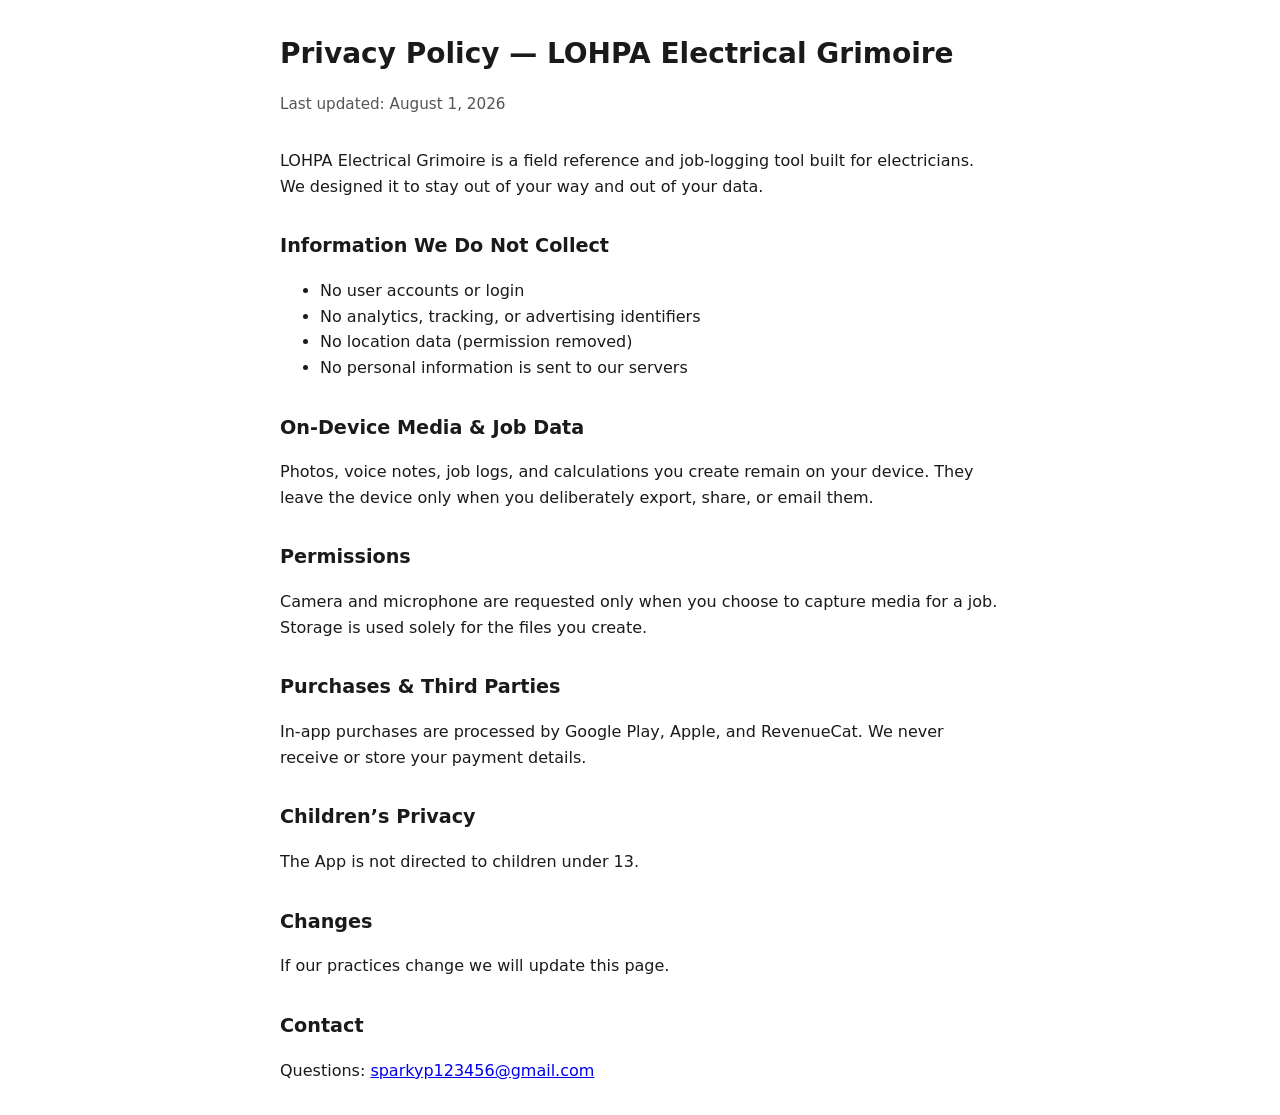
==== index.html @ 350d1629 "Add Privacy Policy page to the project" ====
<!DOCTYPE html>
<html lang="en">
<head>
  <meta charset="UTF-8">
  <meta name="viewport" content="width=device-width, initial-scale=1.0">
  <title>Privacy Policy — LOHPA Electrical Grimoire</title>
  <style>
    body { font-family: system-ui, -apple-system, sans-serif; max-width: 720px; margin: 2rem auto; padding: 0 1.25rem; line-height: 1.6; color: #1a1a1a; }
    h1 { font-size: 1.75rem; margin-bottom: 0.25rem; }
    h2 { font-size: 1.2rem; margin-top: 2rem; }
    .updated { color: #555; font-size: 0.95rem; margin-bottom: 2rem; }
  </style>
</head>
<body>
  <h1>Privacy Policy — LOHPA Electrical Grimoire</h1>
  <p class="updated">Last updated: August 1, 2026</p>

  <p>LOHPA Electrical Grimoire is a field reference and job-logging tool built for electricians. We designed it to stay out of your way and out of your data.</p>

  <h2>Information We Do Not Collect</h2>
  <ul>
    <li>No user accounts or login</li>
    <li>No analytics, tracking, or advertising identifiers</li>
    <li>No location data (permission removed)</li>
    <li>No personal information is sent to our servers</li>
  </ul>

  <h2>On-Device Media & Job Data</h2>
  <p>Photos, voice notes, job logs, and calculations you create remain on your device. They leave the device only when you deliberately export, share, or email them.</p>

  <h2>Permissions</h2>
  <p>Camera and microphone are requested only when you choose to capture media for a job. Storage is used solely for the files you create.</p>

  <h2>Purchases & Third Parties</h2>
  <p>In-app purchases are processed by Google Play, Apple, and RevenueCat. We never receive or store your payment details.</p>

  <h2>Children’s Privacy</h2>
  <p>The App is not directed to children under 13.</p>

  <h2>Changes</h2>
  <p>If our practices change we will update this page.</p>

  <h2>Contact</h2>
  <p>Questions: <a href="mailto:sparkyp123456@gmail.com">sparkyp123456@gmail.com</a></p>
</body>
</html>
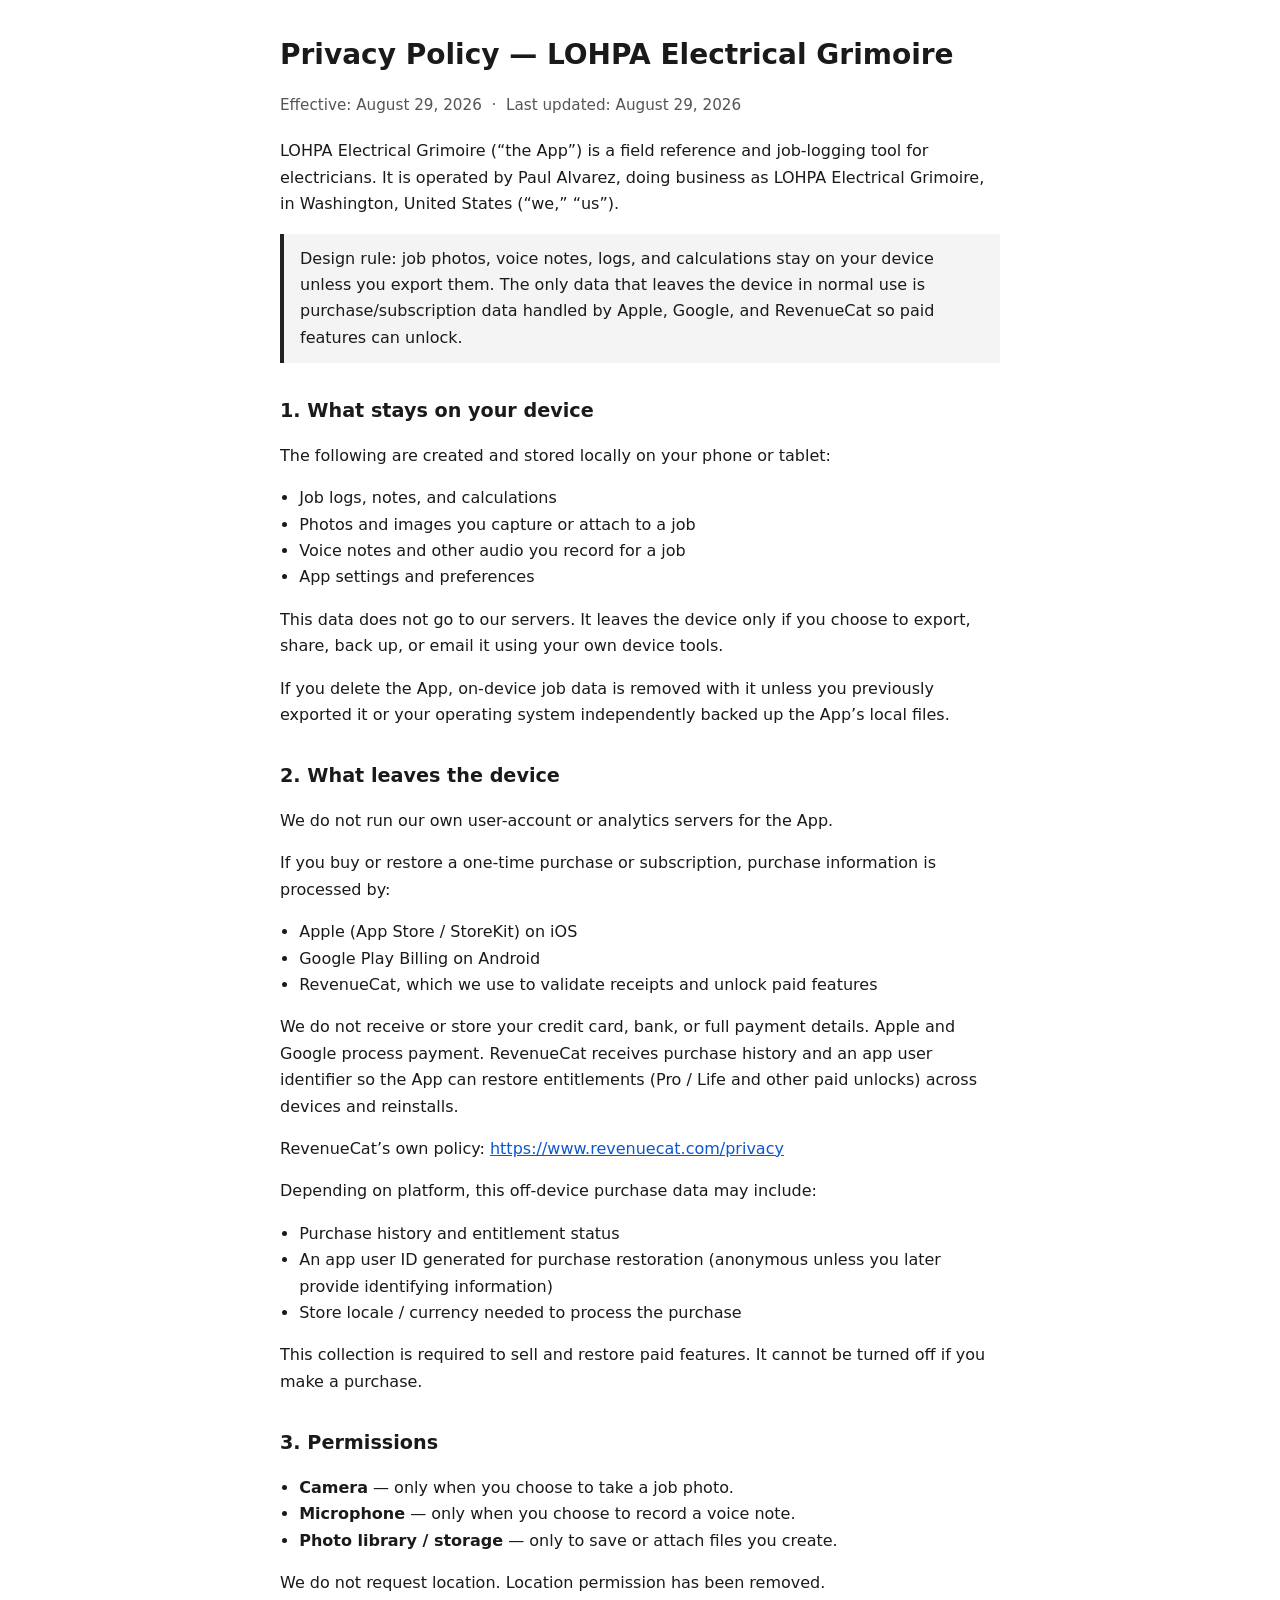
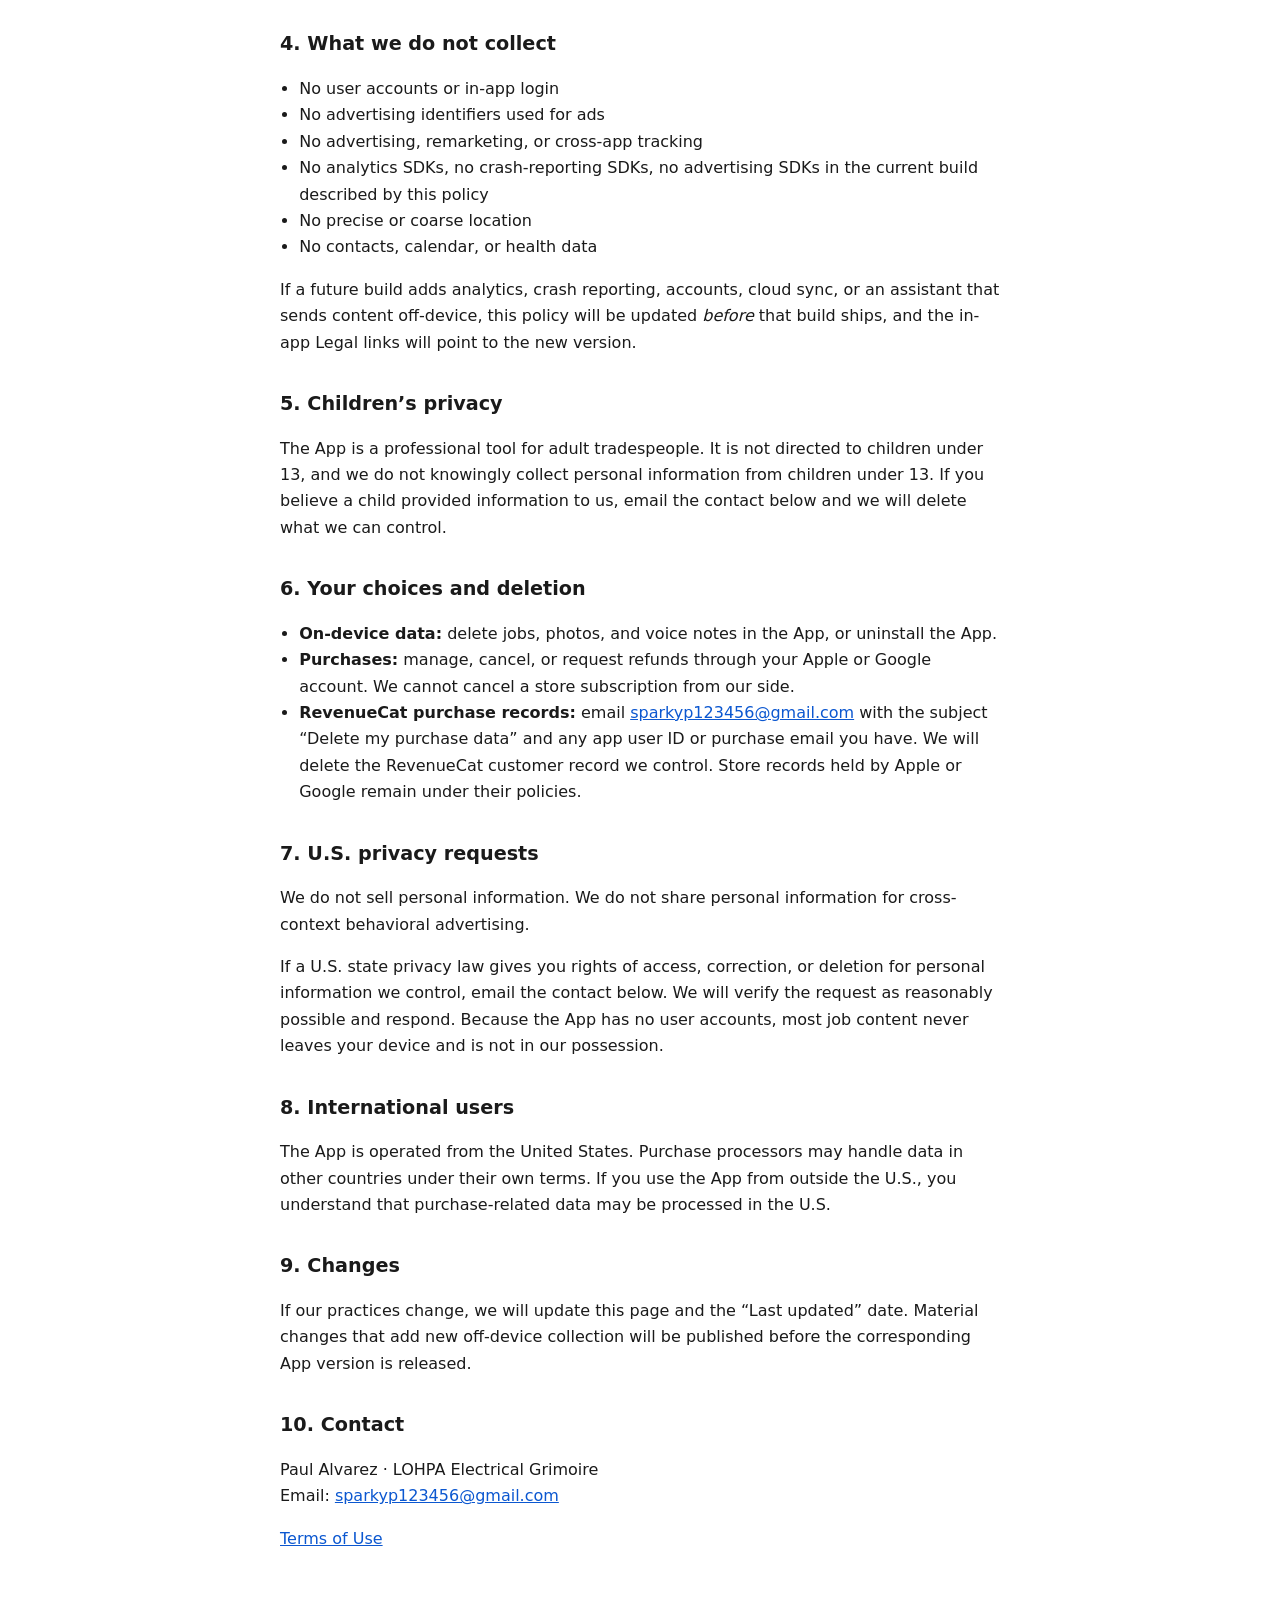
==== commit 1ab36558: "Revise privacy policy and update content Updated privacy policy details and formatting." ====
--- a/index.html
+++ b/index.html
@@ -5,42 +5,95 @@
   <meta name="viewport" content="width=device-width, initial-scale=1.0">
   <title>Privacy Policy — LOHPA Electrical Grimoire</title>
   <style>
-    body { font-family: system-ui, -apple-system, sans-serif; max-width: 720px; margin: 2rem auto; padding: 0 1.25rem; line-height: 1.6; color: #1a1a1a; }
+    body { font-family: system-ui, -apple-system, sans-serif; max-width: 720px; margin: 2rem auto; padding: 0 1.25rem 4rem; line-height: 1.65; color: #1a1a1a; }
     h1 { font-size: 1.75rem; margin-bottom: 0.25rem; }
     h2 { font-size: 1.2rem; margin-top: 2rem; }
-    .updated { color: #555; font-size: 0.95rem; margin-bottom: 2rem; }
+    .updated { color: #555; font-size: 0.95rem; margin-bottom: 1.25rem; }
+    .note { background: #f4f4f4; border-left: 4px solid #222; padding: 0.75rem 1rem; }
+    ul { padding-left: 1.2rem; }
+    a { color: #0b57d0; }
   </style>
 </head>
 <body>
   <h1>Privacy Policy — LOHPA Electrical Grimoire</h1>
-  <p class="updated">Last updated: August 1, 2026</p>
+  <p class="updated">Effective: August 29, 2026 &nbsp;·&nbsp; Last updated: August 29, 2026</p>
 
-  <p>LOHPA Electrical Grimoire is a field reference and job-logging tool built for electricians. We designed it to stay out of your way and out of your data.</p>
+  <p>LOHPA Electrical Grimoire (“the App”) is a field reference and job-logging tool for electricians. It is operated by Paul Alvarez, doing business as LOHPA Electrical Grimoire, in Washington, United States (“we,” “us”).</p>
 
-  <h2>Information We Do Not Collect</h2>
+  <p class="note">Design rule: job photos, voice notes, logs, and calculations stay on your device unless you export them. The only data that leaves the device in normal use is purchase/subscription data handled by Apple, Google, and RevenueCat so paid features can unlock.</p>
+
+  <h2>1. What stays on your device</h2>
+  <p>The following are created and stored locally on your phone or tablet:</p>
   <ul>
-    <li>No user accounts or login</li>
-    <li>No analytics, tracking, or advertising identifiers</li>
-    <li>No location data (permission removed)</li>
-    <li>No personal information is sent to our servers</li>
+    <li>Job logs, notes, and calculations</li>
+    <li>Photos and images you capture or attach to a job</li>
+    <li>Voice notes and other audio you record for a job</li>
+    <li>App settings and preferences</li>
+  </ul>
+  <p>This data does not go to our servers. It leaves the device only if you choose to export, share, back up, or email it using your own device tools.</p>
+  <p>If you delete the App, on-device job data is removed with it unless you previously exported it or your operating system independently backed up the App’s local files.</p>
+
+  <h2>2. What leaves the device</h2>
+  <p>We do not run our own user-account or analytics servers for the App.</p>
+  <p>If you buy or restore a one-time purchase or subscription, purchase information is processed by:</p>
+  <ul>
+    <li>Apple (App Store / StoreKit) on iOS</li>
+    <li>Google Play Billing on Android</li>
+    <li>RevenueCat, which we use to validate receipts and unlock paid features</li>
+  </ul>
+  <p>We do not receive or store your credit card, bank, or full payment details. Apple and Google process payment. RevenueCat receives purchase history and an app user identifier so the App can restore entitlements (Pro / Life and other paid unlocks) across devices and reinstalls.</p>
+  <p>RevenueCat’s own policy: <a href="https://www.revenuecat.com/privacy">https://www.revenuecat.com/privacy</a></p>
+  <p>Depending on platform, this off-device purchase data may include:</p>
+  <ul>
+    <li>Purchase history and entitlement status</li>
+    <li>An app user ID generated for purchase restoration (anonymous unless you later provide identifying information)</li>
+    <li>Store locale / currency needed to process the purchase</li>
+  </ul>
+  <p>This collection is required to sell and restore paid features. It cannot be turned off if you make a purchase.</p>
+
+  <h2>3. Permissions</h2>
+  <ul>
+    <li><strong>Camera</strong> — only when you choose to take a job photo.</li>
+    <li><strong>Microphone</strong> — only when you choose to record a voice note.</li>
+    <li><strong>Photo library / storage</strong> — only to save or attach files you create.</li>
+  </ul>
+  <p>We do not request location. Location permission has been removed.</p>
+
+  <h2>4. What we do not collect</h2>
+  <ul>
+    <li>No user accounts or in-app login</li>
+    <li>No advertising identifiers used for ads</li>
+    <li>No advertising, remarketing, or cross-app tracking</li>
+    <li>No analytics SDKs, no crash-reporting SDKs, no advertising SDKs in the current build described by this policy</li>
+    <li>No precise or coarse location</li>
+    <li>No contacts, calendar, or health data</li>
+  </ul>
+  <p>If a future build adds analytics, crash reporting, accounts, cloud sync, or an assistant that sends content off-device, this policy will be updated <em>before</em> that build ships, and the in-app Legal links will point to the new version.</p>
+
+  <h2>5. Children’s privacy</h2>
+  <p>The App is a professional tool for adult tradespeople. It is not directed to children under 13, and we do not knowingly collect personal information from children under 13. If you believe a child provided information to us, email the contact below and we will delete what we can control.</p>
+
+  <h2>6. Your choices and deletion</h2>
+  <ul>
+    <li><strong>On-device data:</strong> delete jobs, photos, and voice notes in the App, or uninstall the App.</li>
+    <li><strong>Purchases:</strong> manage, cancel, or request refunds through your Apple or Google account. We cannot cancel a store subscription from our side.</li>
+    <li><strong>RevenueCat purchase records:</strong> email <a href="mailto:sparkyp123456@gmail.com">sparkyp123456@gmail.com</a> with the subject “Delete my purchase data” and any app user ID or purchase email you have. We will delete the RevenueCat customer record we control. Store records held by Apple or Google remain under their policies.</li>
   </ul>
 
-  <h2>On-Device Media & Job Data</h2>
-  <p>Photos, voice notes, job logs, and calculations you create remain on your device. They leave the device only when you deliberately export, share, or email them.</p>
+  <h2>7. U.S. privacy requests</h2>
+  <p>We do not sell personal information. We do not share personal information for cross-context behavioral advertising.</p>
+  <p>If a U.S. state privacy law gives you rights of access, correction, or deletion for personal information we control, email the contact below. We will verify the request as reasonably possible and respond. Because the App has no user accounts, most job content never leaves your device and is not in our possession.</p>
 
-  <h2>Permissions</h2>
-  <p>Camera and microphone are requested only when you choose to capture media for a job. Storage is used solely for the files you create.</p>
+  <h2>8. International users</h2>
+  <p>The App is operated from the United States. Purchase processors may handle data in other countries under their own terms. If you use the App from outside the U.S., you understand that purchase-related data may be processed in the U.S.</p>
 
-  <h2>Purchases & Third Parties</h2>
-  <p>In-app purchases are processed by Google Play, Apple, and RevenueCat. We never receive or store your payment details.</p>
+  <h2>9. Changes</h2>
+  <p>If our practices change, we will update this page and the “Last updated” date. Material changes that add new off-device collection will be published before the corresponding App version is released.</p>
 
-  <h2>Children’s Privacy</h2>
-  <p>The App is not directed to children under 13.</p>
+  <h2>10. Contact</h2>
+  <p>Paul Alvarez · LOHPA Electrical Grimoire<br>
+  Email: <a href="mailto:sparkyp123456@gmail.com">sparkyp123456@gmail.com</a></p>
 
-  <h2>Changes</h2>
-  <p>If our practices change we will update this page.</p>
-
-  <h2>Contact</h2>
-  <p>Questions: <a href="mailto:sparkyp123456@gmail.com">sparkyp123456@gmail.com</a></p>
+  <p><a href="./terms.html">Terms of Use</a></p>
 </body>
 </html>
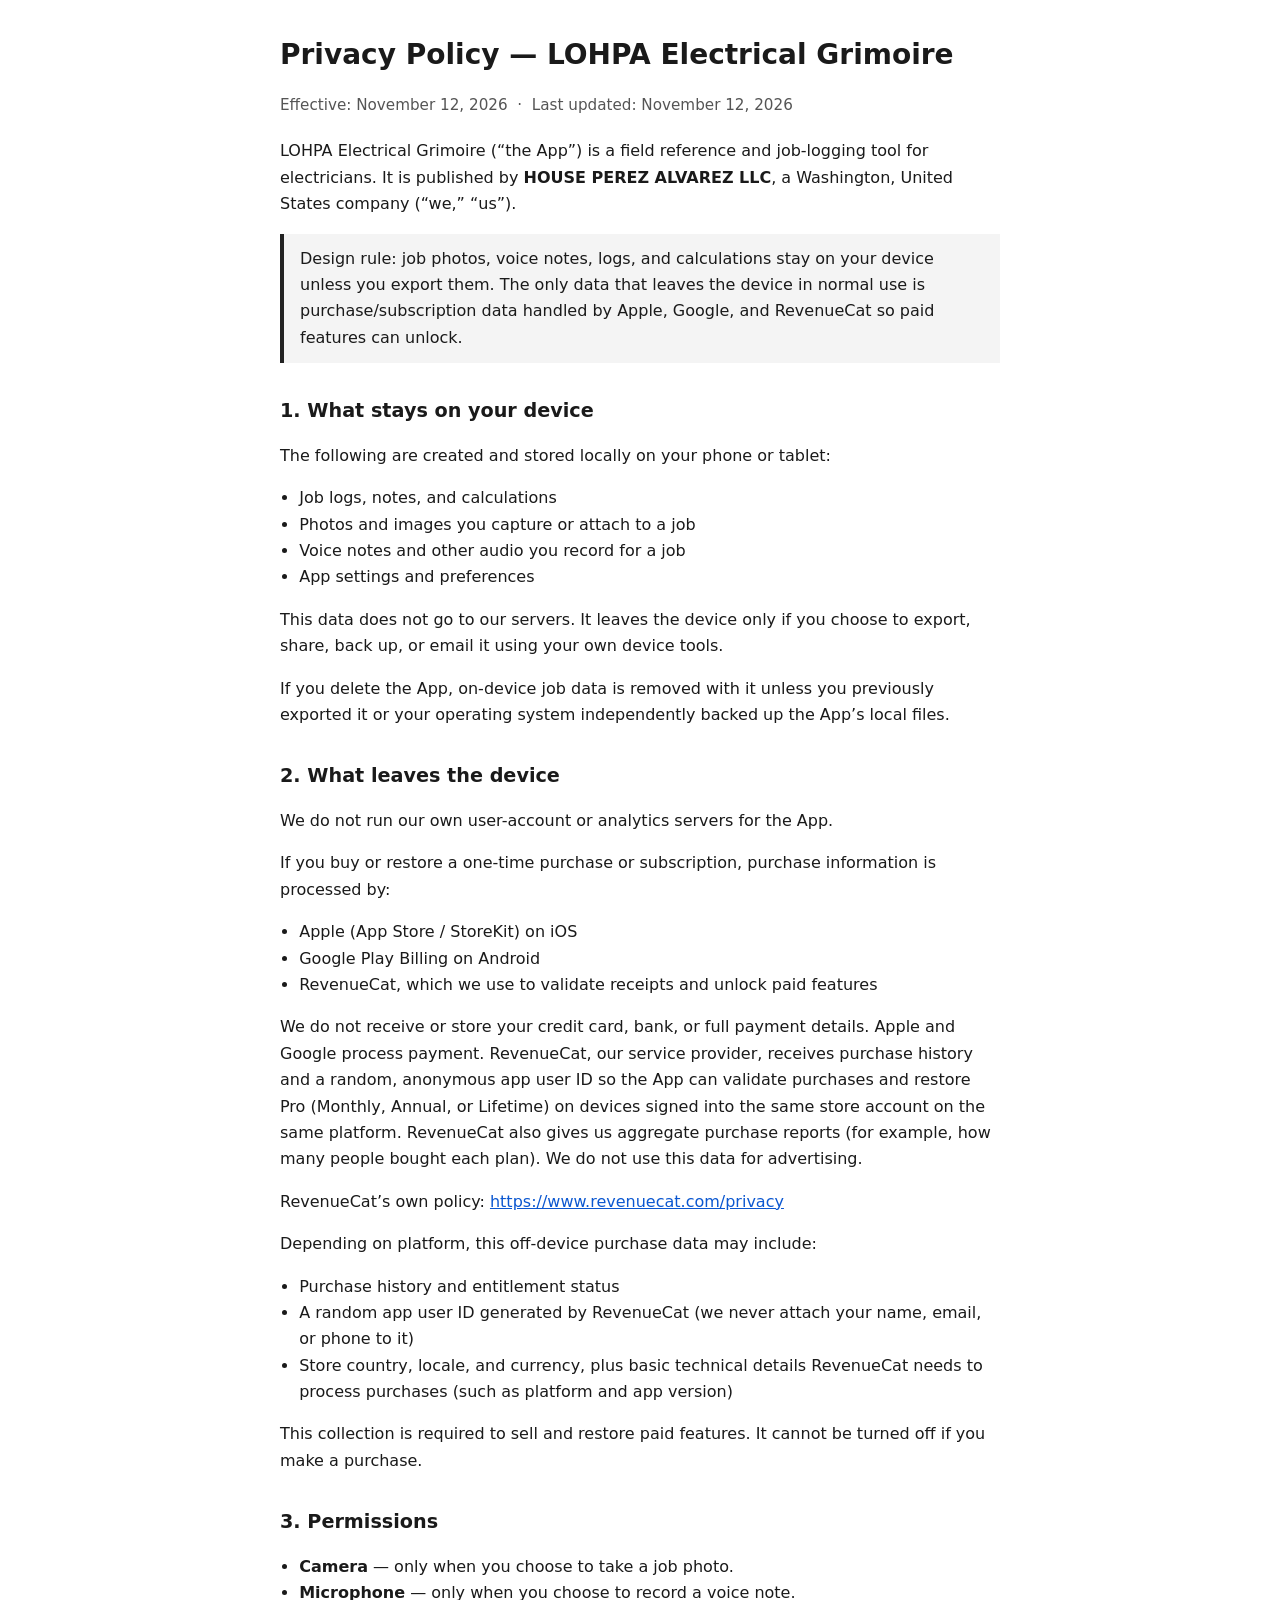
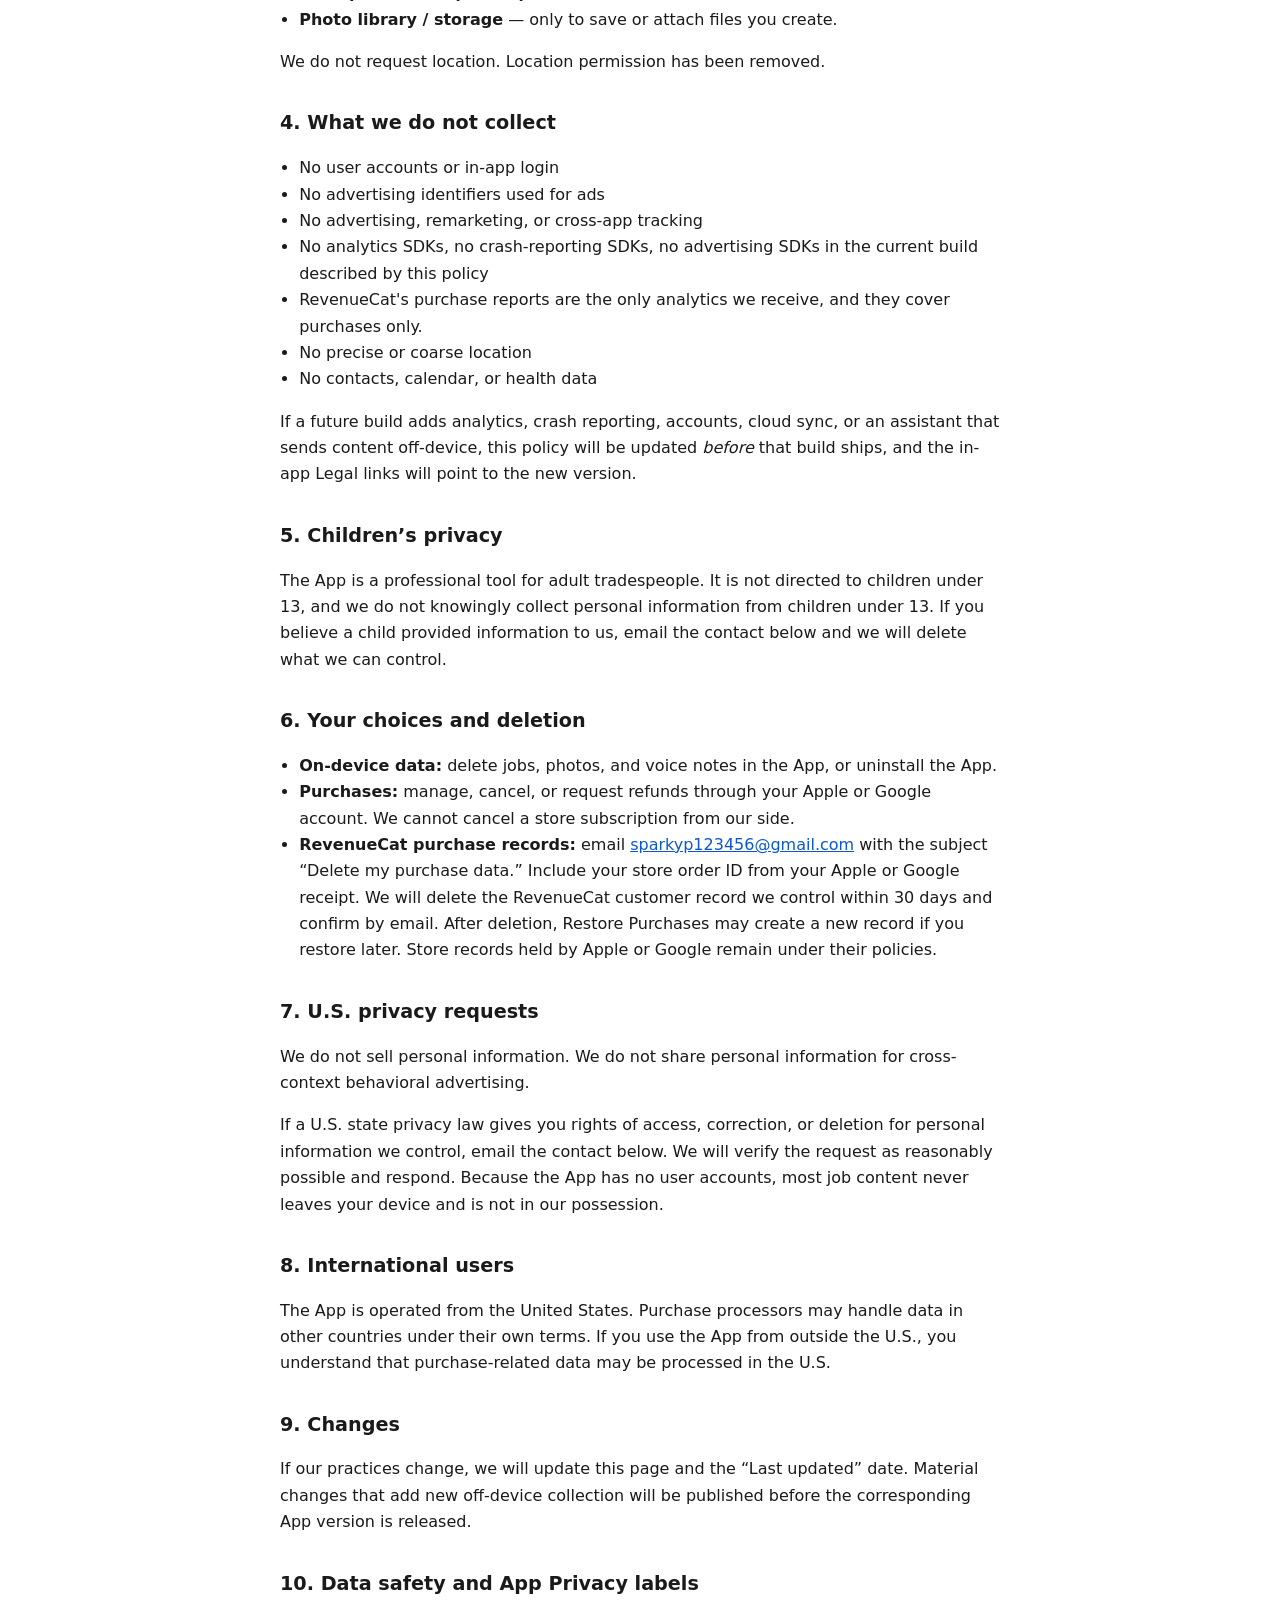
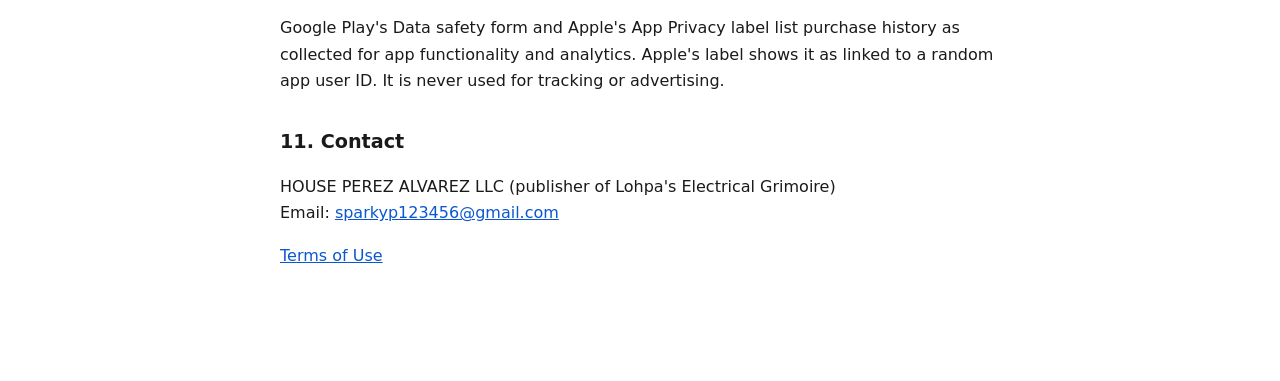
==== commit ed6de999: "Legal pages dated November 12, 2026 HOUSE PEREZ ALVAREZ LLC on the terms and privacy policy, the Lif" ====
--- a/index.html
+++ b/index.html
@@ -16,9 +16,9 @@
 </head>
 <body>
   <h1>Privacy Policy — LOHPA Electrical Grimoire</h1>
-  <p class="updated">Effective: August 29, 2026 &nbsp;·&nbsp; Last updated: August 29, 2026</p>
+  <p class="updated">Effective: November 12, 2026 &nbsp;·&nbsp; Last updated: November 12, 2026</p>
 
-  <p>LOHPA Electrical Grimoire (“the App”) is a field reference and job-logging tool for electricians. It is operated by Paul Alvarez, doing business as LOHPA Electrical Grimoire, in Washington, United States (“we,” “us”).</p>
+  <p>LOHPA Electrical Grimoire (“the App”) is a field reference and job-logging tool for electricians. It is published by <strong>HOUSE PEREZ ALVAREZ LLC</strong>, a Washington, United States company (“we,” “us”).</p>
 
   <p class="note">Design rule: job photos, voice notes, logs, and calculations stay on your device unless you export them. The only data that leaves the device in normal use is purchase/subscription data handled by Apple, Google, and RevenueCat so paid features can unlock.</p>
 
@@ -41,13 +41,13 @@
     <li>Google Play Billing on Android</li>
     <li>RevenueCat, which we use to validate receipts and unlock paid features</li>
   </ul>
-  <p>We do not receive or store your credit card, bank, or full payment details. Apple and Google process payment. RevenueCat receives purchase history and an app user identifier so the App can restore entitlements (Pro / Life and other paid unlocks) across devices and reinstalls.</p>
+  <p>We do not receive or store your credit card, bank, or full payment details. Apple and Google process payment. RevenueCat, our service provider, receives purchase history and a random, anonymous app user ID so the App can validate purchases and restore Pro (Monthly, Annual, or Lifetime) on devices signed into the same store account on the same platform. RevenueCat also gives us aggregate purchase reports (for example, how many people bought each plan). We do not use this data for advertising.</p>
   <p>RevenueCat’s own policy: <a href="https://www.revenuecat.com/privacy">https://www.revenuecat.com/privacy</a></p>
   <p>Depending on platform, this off-device purchase data may include:</p>
   <ul>
     <li>Purchase history and entitlement status</li>
-    <li>An app user ID generated for purchase restoration (anonymous unless you later provide identifying information)</li>
-    <li>Store locale / currency needed to process the purchase</li>
+    <li>A random app user ID generated by RevenueCat (we never attach your name, email, or phone to it)</li>
+    <li>Store country, locale, and currency, plus basic technical details RevenueCat needs to process purchases (such as platform and app version)</li>
   </ul>
   <p>This collection is required to sell and restore paid features. It cannot be turned off if you make a purchase.</p>
 
@@ -65,6 +65,7 @@
     <li>No advertising identifiers used for ads</li>
     <li>No advertising, remarketing, or cross-app tracking</li>
     <li>No analytics SDKs, no crash-reporting SDKs, no advertising SDKs in the current build described by this policy</li>
+    <li>RevenueCat's purchase reports are the only analytics we receive, and they cover purchases only.</li>
     <li>No precise or coarse location</li>
     <li>No contacts, calendar, or health data</li>
   </ul>
@@ -77,7 +78,7 @@
   <ul>
     <li><strong>On-device data:</strong> delete jobs, photos, and voice notes in the App, or uninstall the App.</li>
     <li><strong>Purchases:</strong> manage, cancel, or request refunds through your Apple or Google account. We cannot cancel a store subscription from our side.</li>
-    <li><strong>RevenueCat purchase records:</strong> email <a href="mailto:sparkyp123456@gmail.com">sparkyp123456@gmail.com</a> with the subject “Delete my purchase data” and any app user ID or purchase email you have. We will delete the RevenueCat customer record we control. Store records held by Apple or Google remain under their policies.</li>
+    <li><strong>RevenueCat purchase records:</strong> email <a href="mailto:sparkyp123456@gmail.com">sparkyp123456@gmail.com</a> with the subject “Delete my purchase data.” Include your store order ID from your Apple or Google receipt. We will delete the RevenueCat customer record we control within 30 days and confirm by email. After deletion, Restore Purchases may create a new record if you restore later. Store records held by Apple or Google remain under their policies.</li>
   </ul>
 
   <h2>7. U.S. privacy requests</h2>
@@ -90,8 +91,11 @@
   <h2>9. Changes</h2>
   <p>If our practices change, we will update this page and the “Last updated” date. Material changes that add new off-device collection will be published before the corresponding App version is released.</p>
 
-  <h2>10. Contact</h2>
-  <p>Paul Alvarez · LOHPA Electrical Grimoire<br>
+  <h2>10. Data safety and App Privacy labels</h2>
+  <p>Google Play's Data safety form and Apple's App Privacy label list purchase history as collected for app functionality and analytics. Apple's label shows it as linked to a random app user ID. It is never used for tracking or advertising.</p>
+
+  <h2>11. Contact</h2>
+  <p>HOUSE PEREZ ALVAREZ LLC (publisher of Lohpa's Electrical Grimoire)<br>
   Email: <a href="mailto:sparkyp123456@gmail.com">sparkyp123456@gmail.com</a></p>
 
   <p><a href="./terms.html">Terms of Use</a></p>
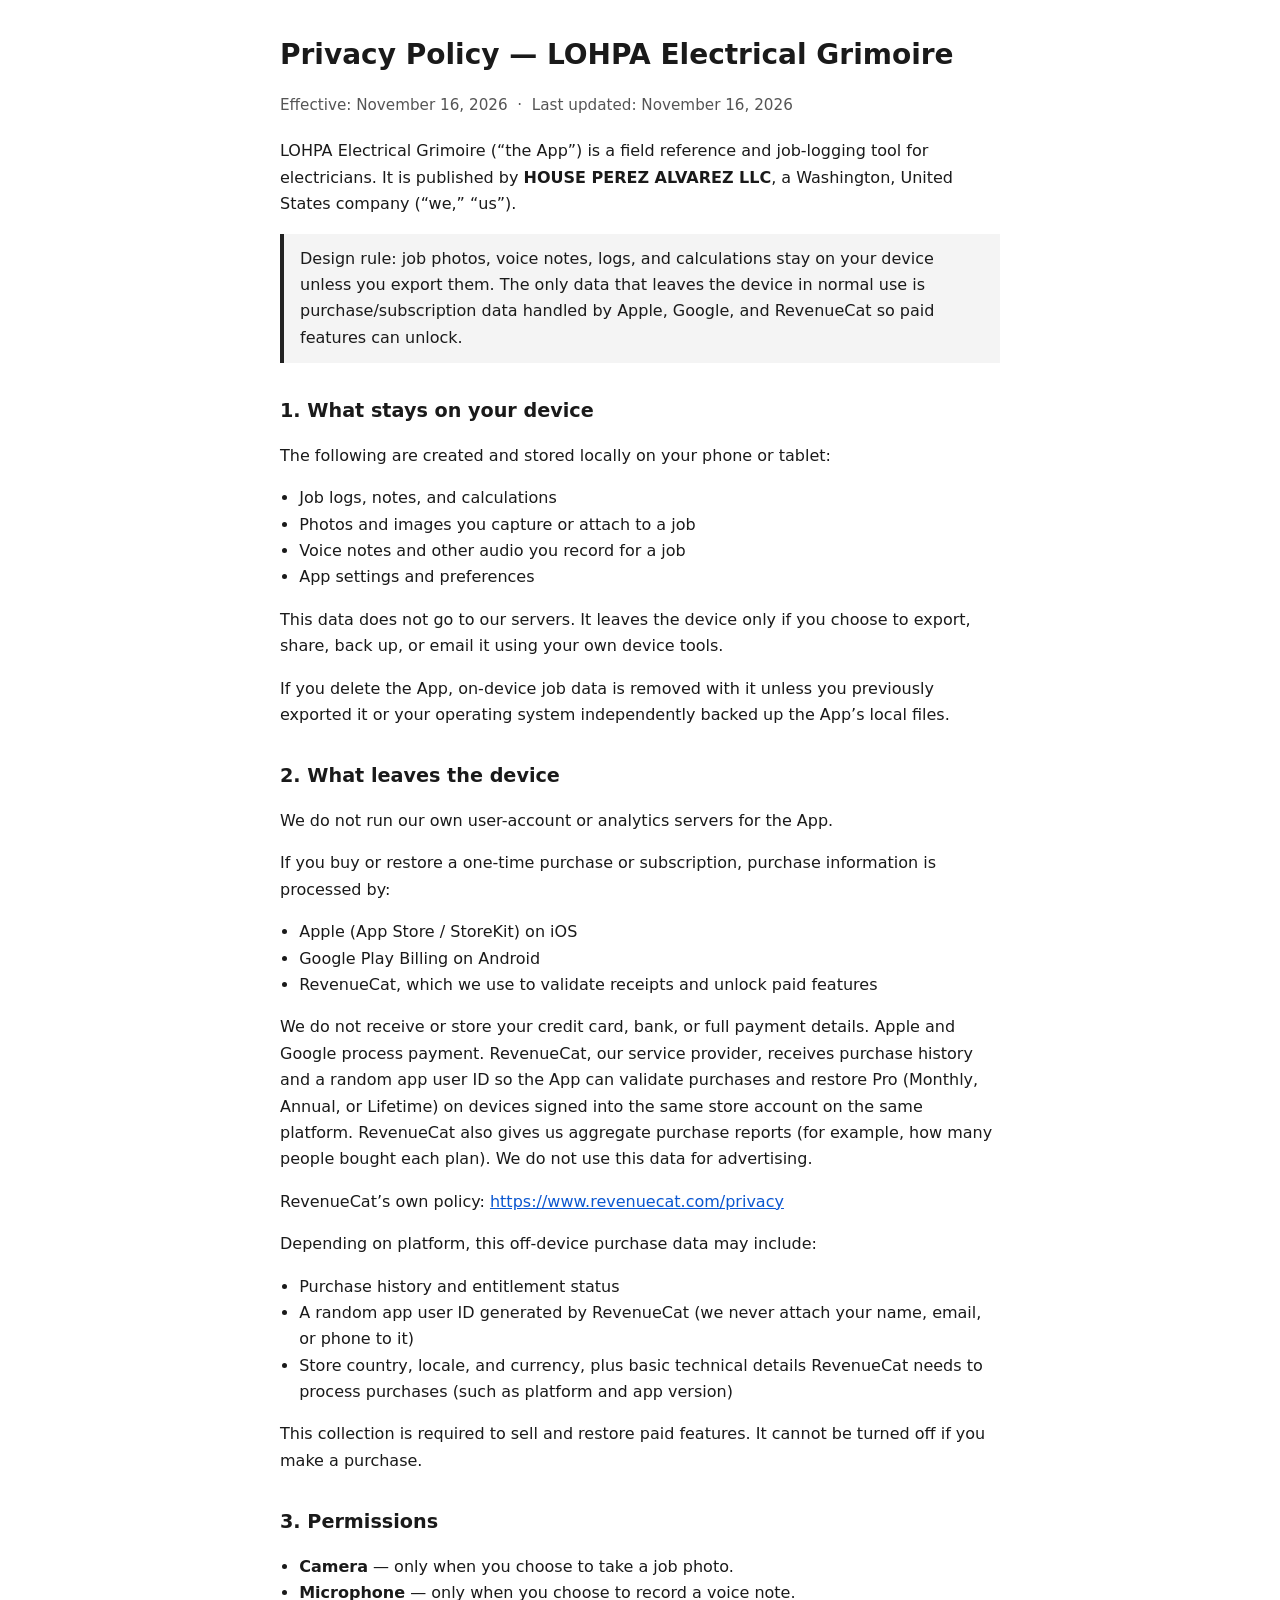
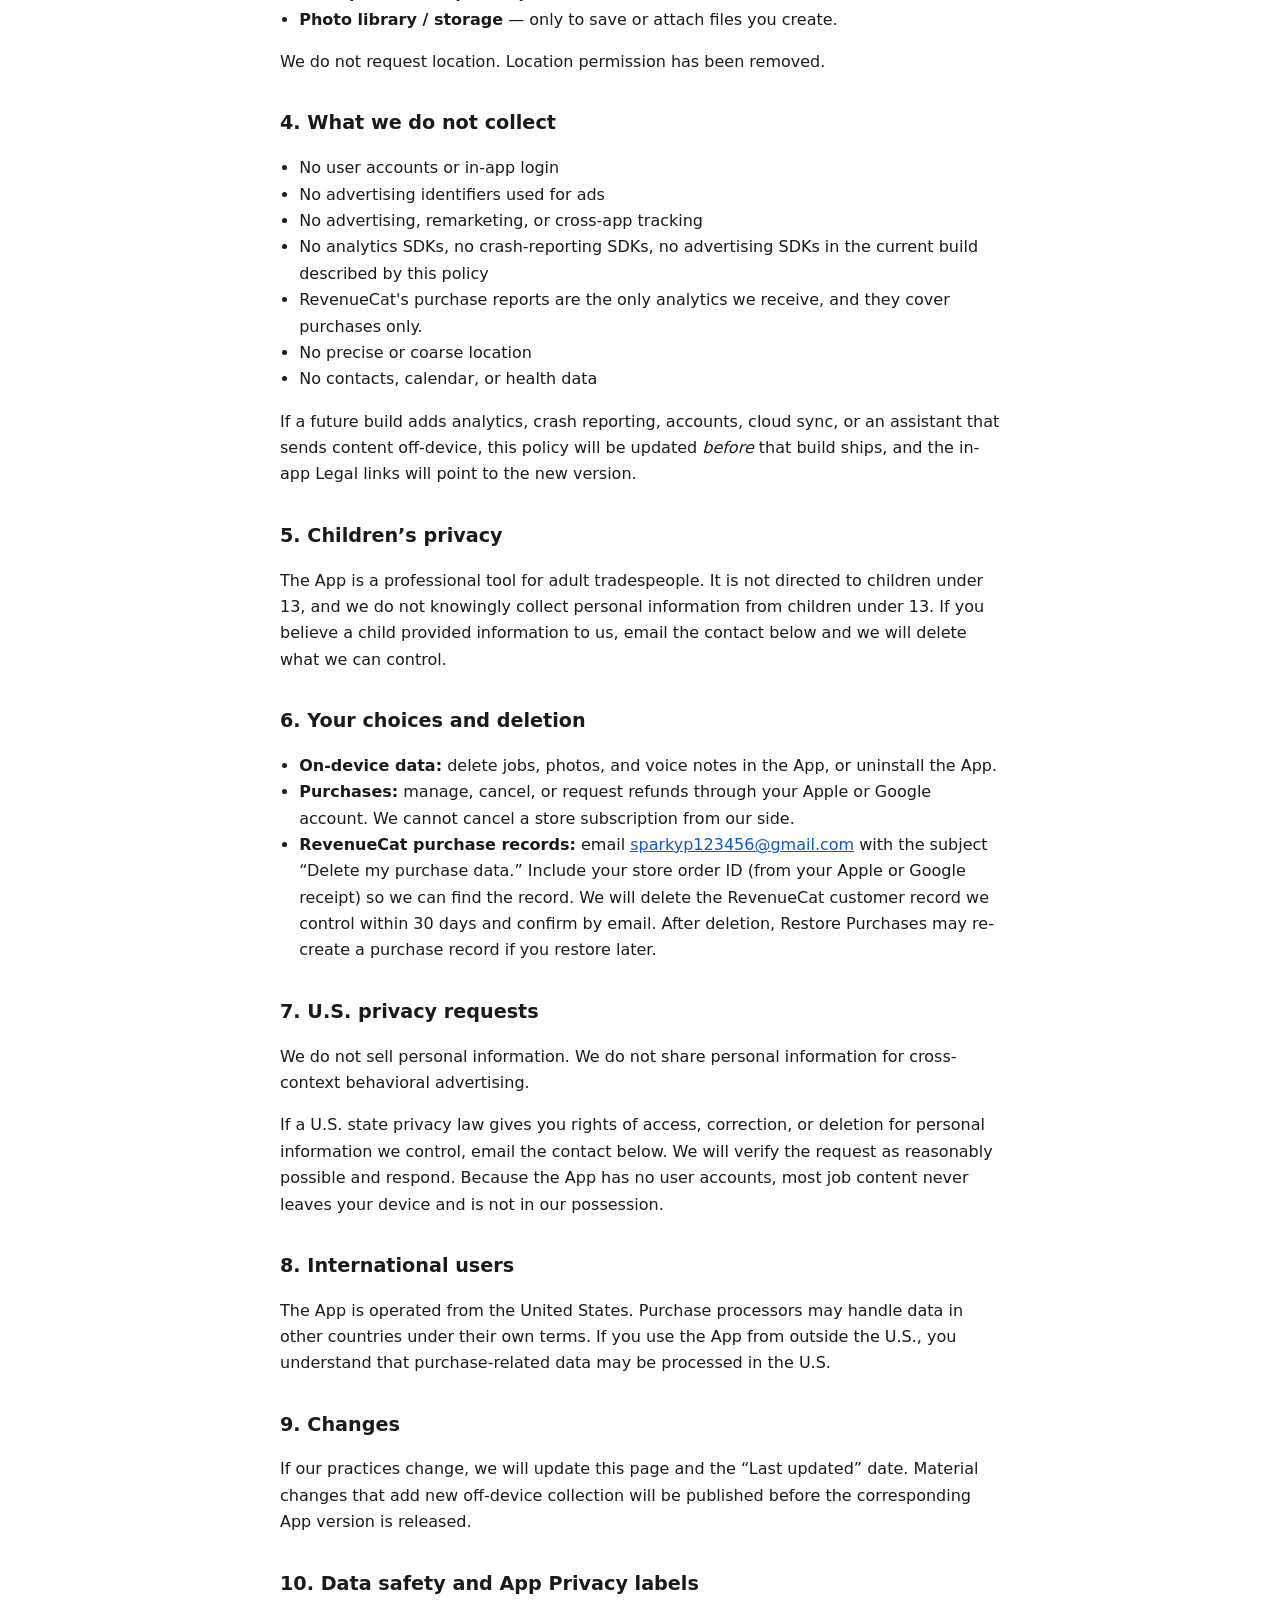
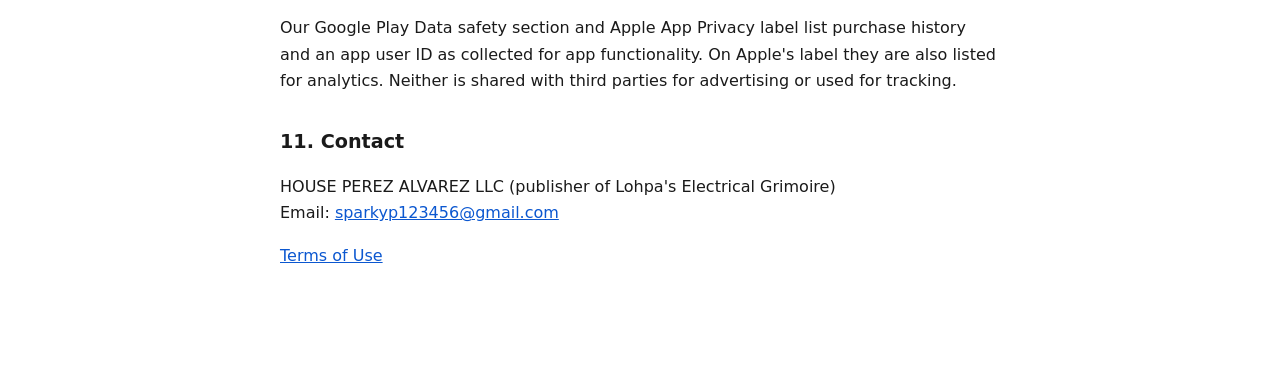
==== commit 6d0736cb: "Date the privacy policy November 16 and state the RevenueCat purchase reports." ====
--- a/index.html
+++ b/index.html
@@ -16,7 +16,7 @@
 </head>
 <body>
   <h1>Privacy Policy — LOHPA Electrical Grimoire</h1>
-  <p class="updated">Effective: November 12, 2026 &nbsp;·&nbsp; Last updated: November 12, 2026</p>
+  <p class="updated">Effective: November 16, 2026 &nbsp;·&nbsp; Last updated: November 16, 2026</p>
 
   <p>LOHPA Electrical Grimoire (“the App”) is a field reference and job-logging tool for electricians. It is published by <strong>HOUSE PEREZ ALVAREZ LLC</strong>, a Washington, United States company (“we,” “us”).</p>
 
@@ -41,7 +41,7 @@
     <li>Google Play Billing on Android</li>
     <li>RevenueCat, which we use to validate receipts and unlock paid features</li>
   </ul>
-  <p>We do not receive or store your credit card, bank, or full payment details. Apple and Google process payment. RevenueCat, our service provider, receives purchase history and a random, anonymous app user ID so the App can validate purchases and restore Pro (Monthly, Annual, or Lifetime) on devices signed into the same store account on the same platform. RevenueCat also gives us aggregate purchase reports (for example, how many people bought each plan). We do not use this data for advertising.</p>
+  <p>We do not receive or store your credit card, bank, or full payment details. Apple and Google process payment. RevenueCat, our service provider, receives purchase history and a random app user ID so the App can validate purchases and restore Pro (Monthly, Annual, or Lifetime) on devices signed into the same store account on the same platform. RevenueCat also gives us aggregate purchase reports (for example, how many people bought each plan). We do not use this data for advertising.</p>
   <p>RevenueCat’s own policy: <a href="https://www.revenuecat.com/privacy">https://www.revenuecat.com/privacy</a></p>
   <p>Depending on platform, this off-device purchase data may include:</p>
   <ul>
@@ -78,7 +78,7 @@
   <ul>
     <li><strong>On-device data:</strong> delete jobs, photos, and voice notes in the App, or uninstall the App.</li>
     <li><strong>Purchases:</strong> manage, cancel, or request refunds through your Apple or Google account. We cannot cancel a store subscription from our side.</li>
-    <li><strong>RevenueCat purchase records:</strong> email <a href="mailto:sparkyp123456@gmail.com">sparkyp123456@gmail.com</a> with the subject “Delete my purchase data.” Include your store order ID from your Apple or Google receipt. We will delete the RevenueCat customer record we control within 30 days and confirm by email. After deletion, Restore Purchases may create a new record if you restore later. Store records held by Apple or Google remain under their policies.</li>
+    <li><strong>RevenueCat purchase records:</strong> email <a href="mailto:sparkyp123456@gmail.com">sparkyp123456@gmail.com</a> with the subject “Delete my purchase data.” Include your store order ID (from your Apple or Google receipt) so we can find the record. We will delete the RevenueCat customer record we control within 30 days and confirm by email. After deletion, Restore Purchases may re-create a purchase record if you restore later.</li>
   </ul>
 
   <h2>7. U.S. privacy requests</h2>
@@ -92,7 +92,7 @@
   <p>If our practices change, we will update this page and the “Last updated” date. Material changes that add new off-device collection will be published before the corresponding App version is released.</p>
 
   <h2>10. Data safety and App Privacy labels</h2>
-  <p>Google Play's Data safety form and Apple's App Privacy label list purchase history as collected for app functionality and analytics. Apple's label shows it as linked to a random app user ID. It is never used for tracking or advertising.</p>
+  <p>Our Google Play Data safety section and Apple App Privacy label list purchase history and an app user ID as collected for app functionality. On Apple's label they are also listed for analytics. Neither is shared with third parties for advertising or used for tracking.</p>
 
   <h2>11. Contact</h2>
   <p>HOUSE PEREZ ALVAREZ LLC (publisher of Lohpa's Electrical Grimoire)<br>
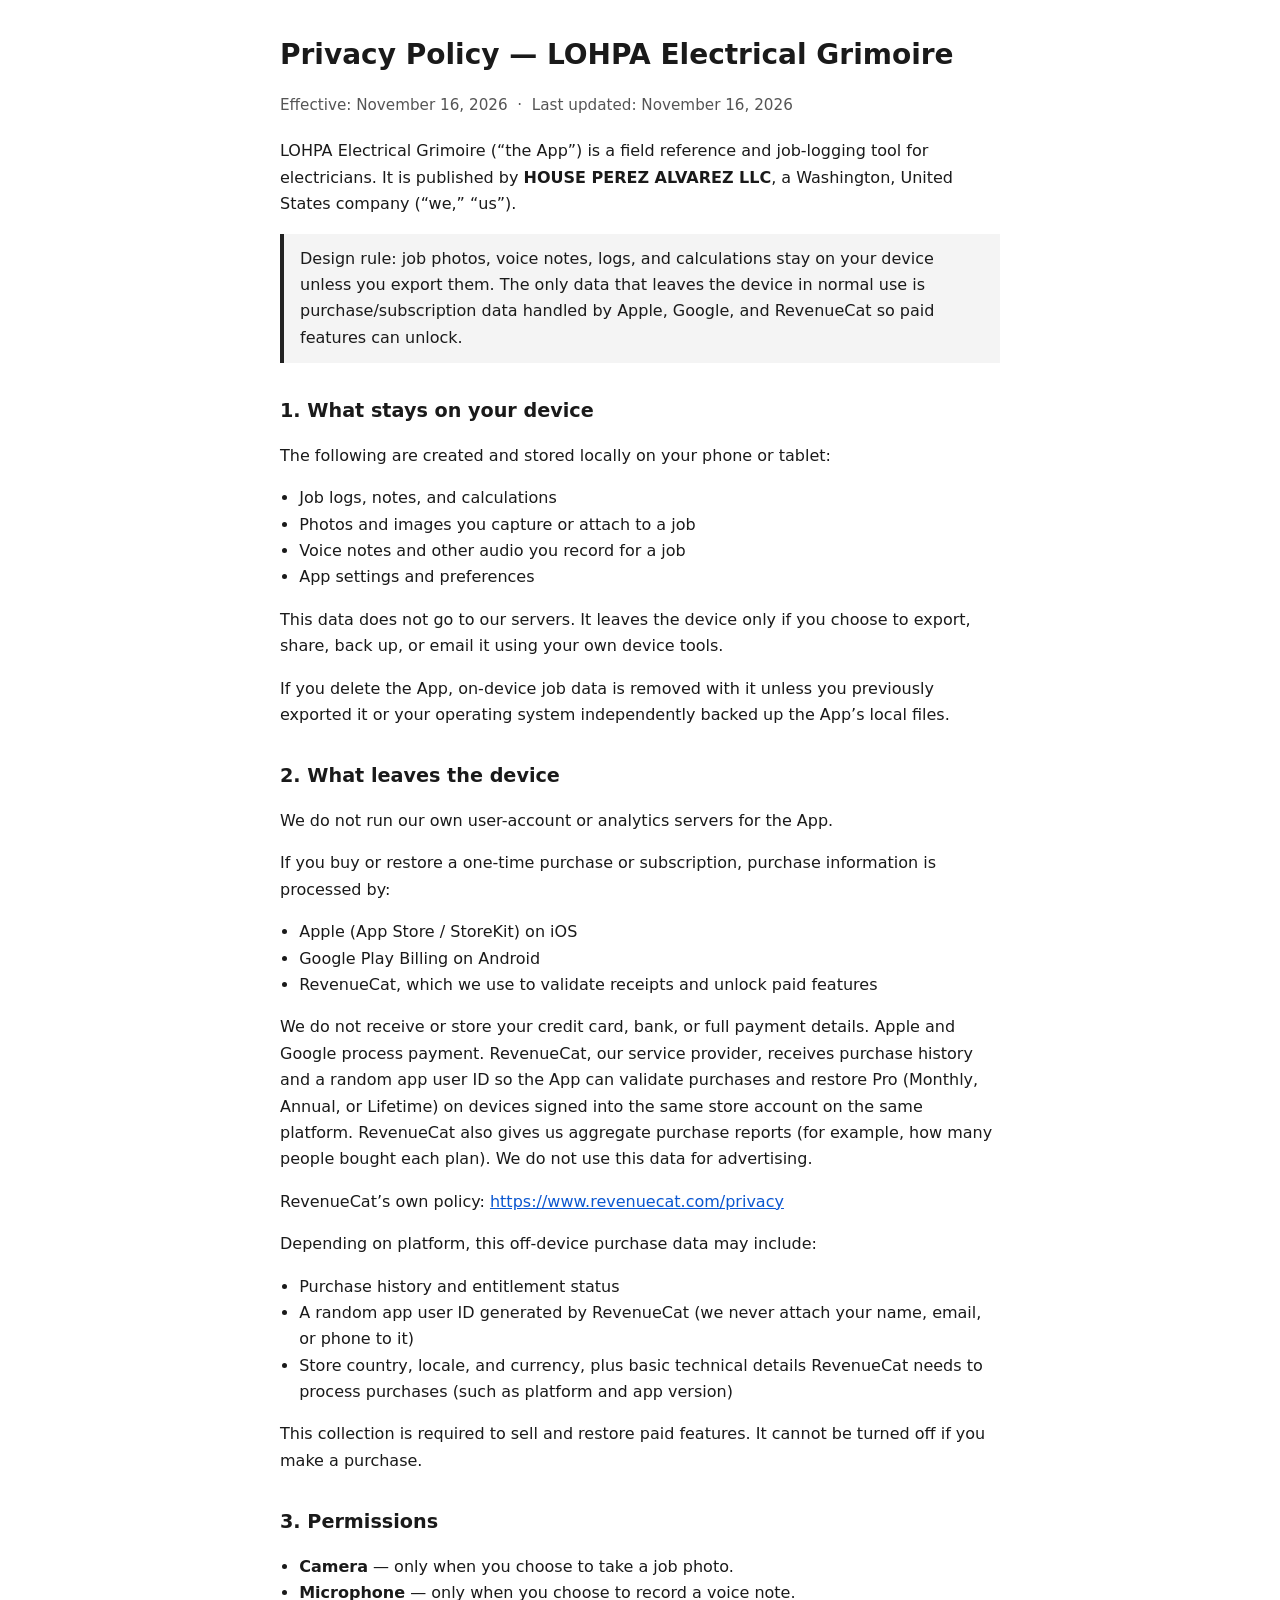
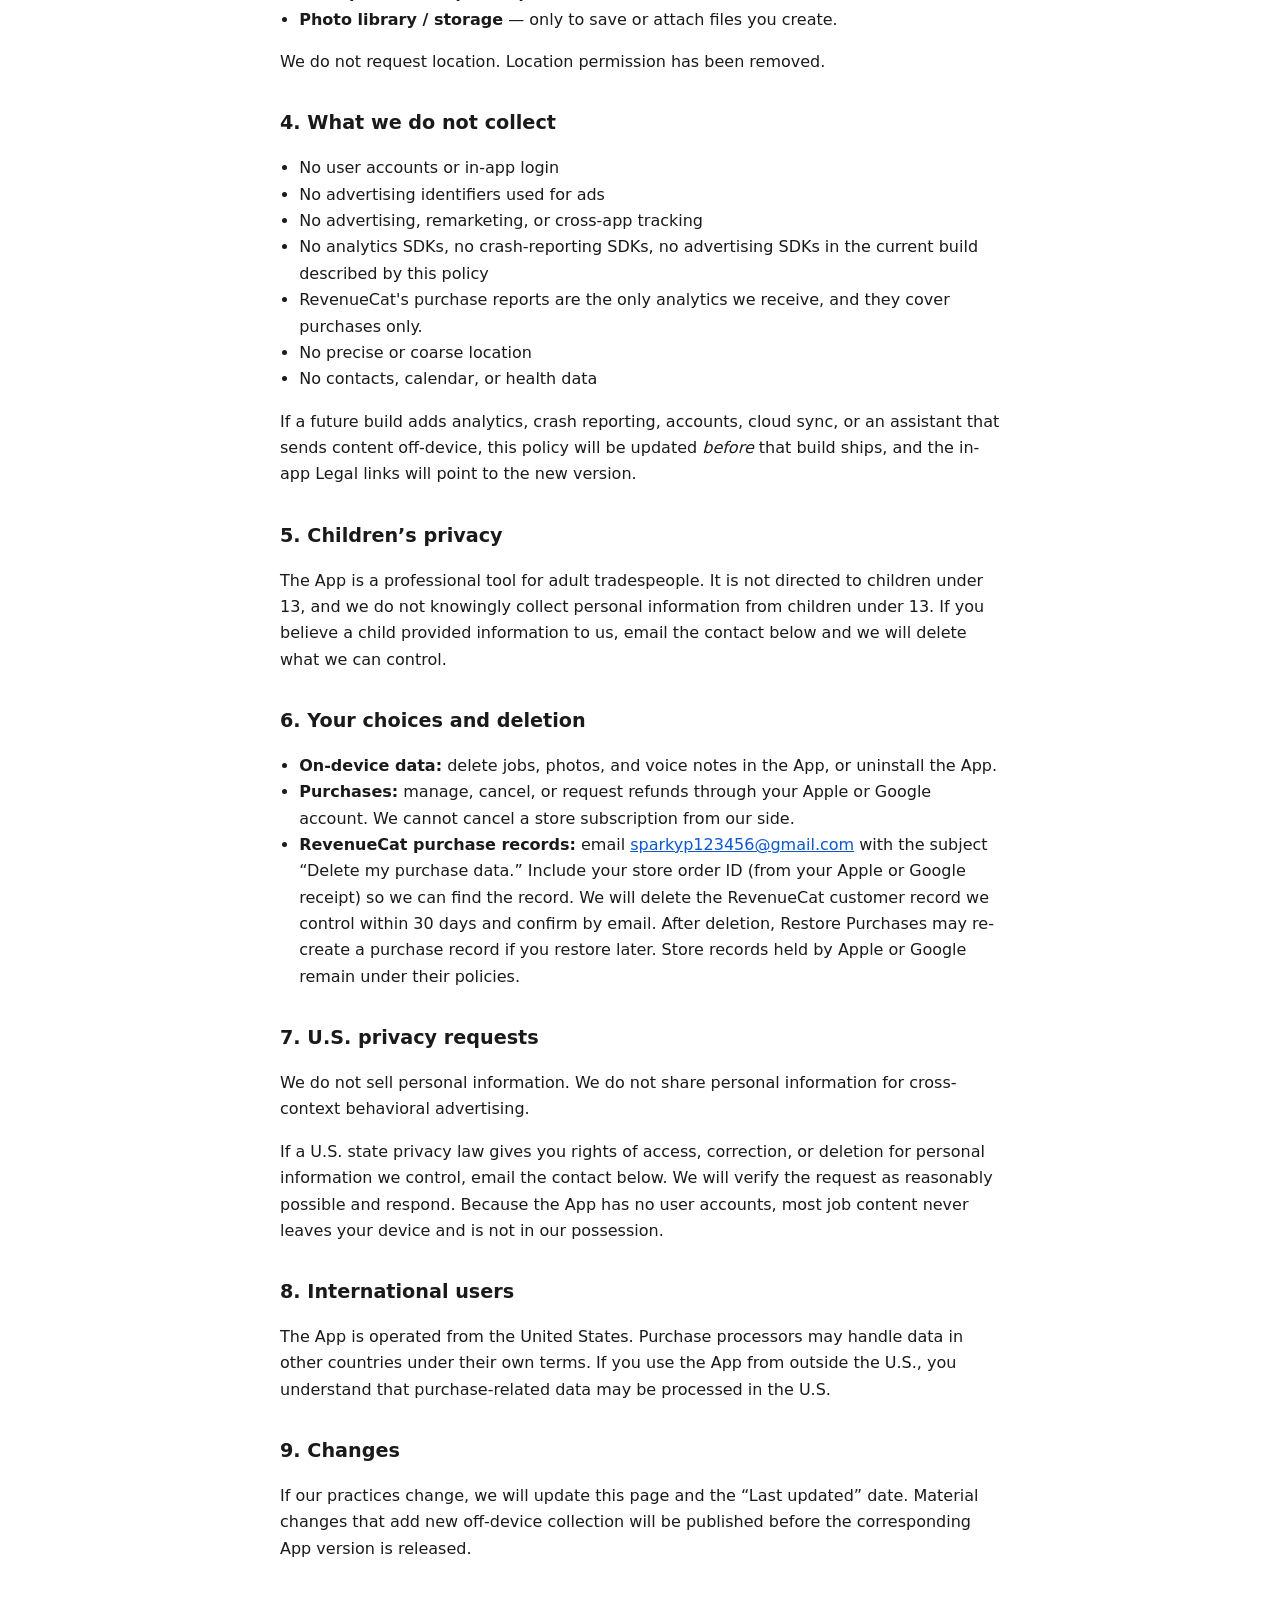
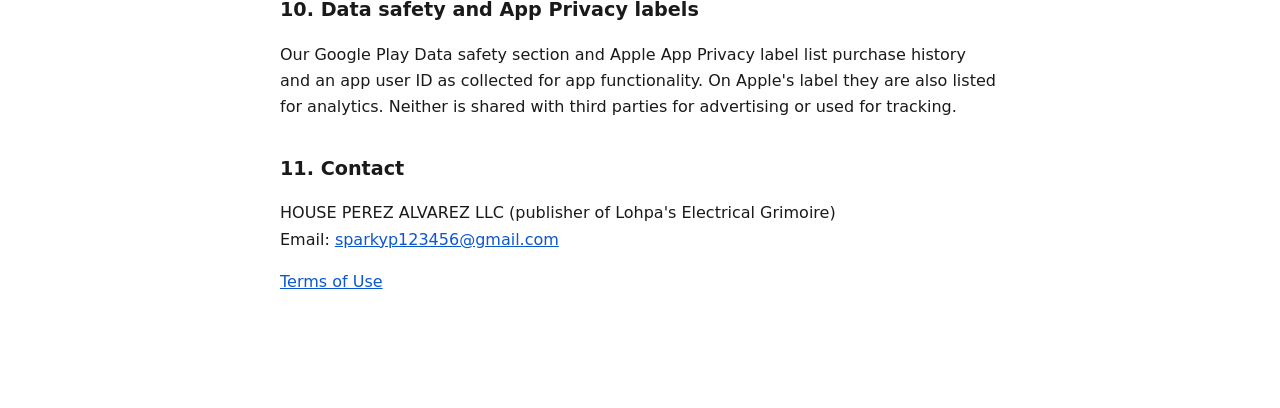
==== commit 8ef37763: "Restore the store-records sentence and serve launch fonts locally." ====
--- a/index.html
+++ b/index.html
@@ -78,7 +78,7 @@
   <ul>
     <li><strong>On-device data:</strong> delete jobs, photos, and voice notes in the App, or uninstall the App.</li>
     <li><strong>Purchases:</strong> manage, cancel, or request refunds through your Apple or Google account. We cannot cancel a store subscription from our side.</li>
-    <li><strong>RevenueCat purchase records:</strong> email <a href="mailto:sparkyp123456@gmail.com">sparkyp123456@gmail.com</a> with the subject “Delete my purchase data.” Include your store order ID (from your Apple or Google receipt) so we can find the record. We will delete the RevenueCat customer record we control within 30 days and confirm by email. After deletion, Restore Purchases may re-create a purchase record if you restore later.</li>
+    <li><strong>RevenueCat purchase records:</strong> email <a href="mailto:sparkyp123456@gmail.com">sparkyp123456@gmail.com</a> with the subject “Delete my purchase data.” Include your store order ID (from your Apple or Google receipt) so we can find the record. We will delete the RevenueCat customer record we control within 30 days and confirm by email. After deletion, Restore Purchases may re-create a purchase record if you restore later. Store records held by Apple or Google remain under their policies.</li>
   </ul>
 
   <h2>7. U.S. privacy requests</h2>
